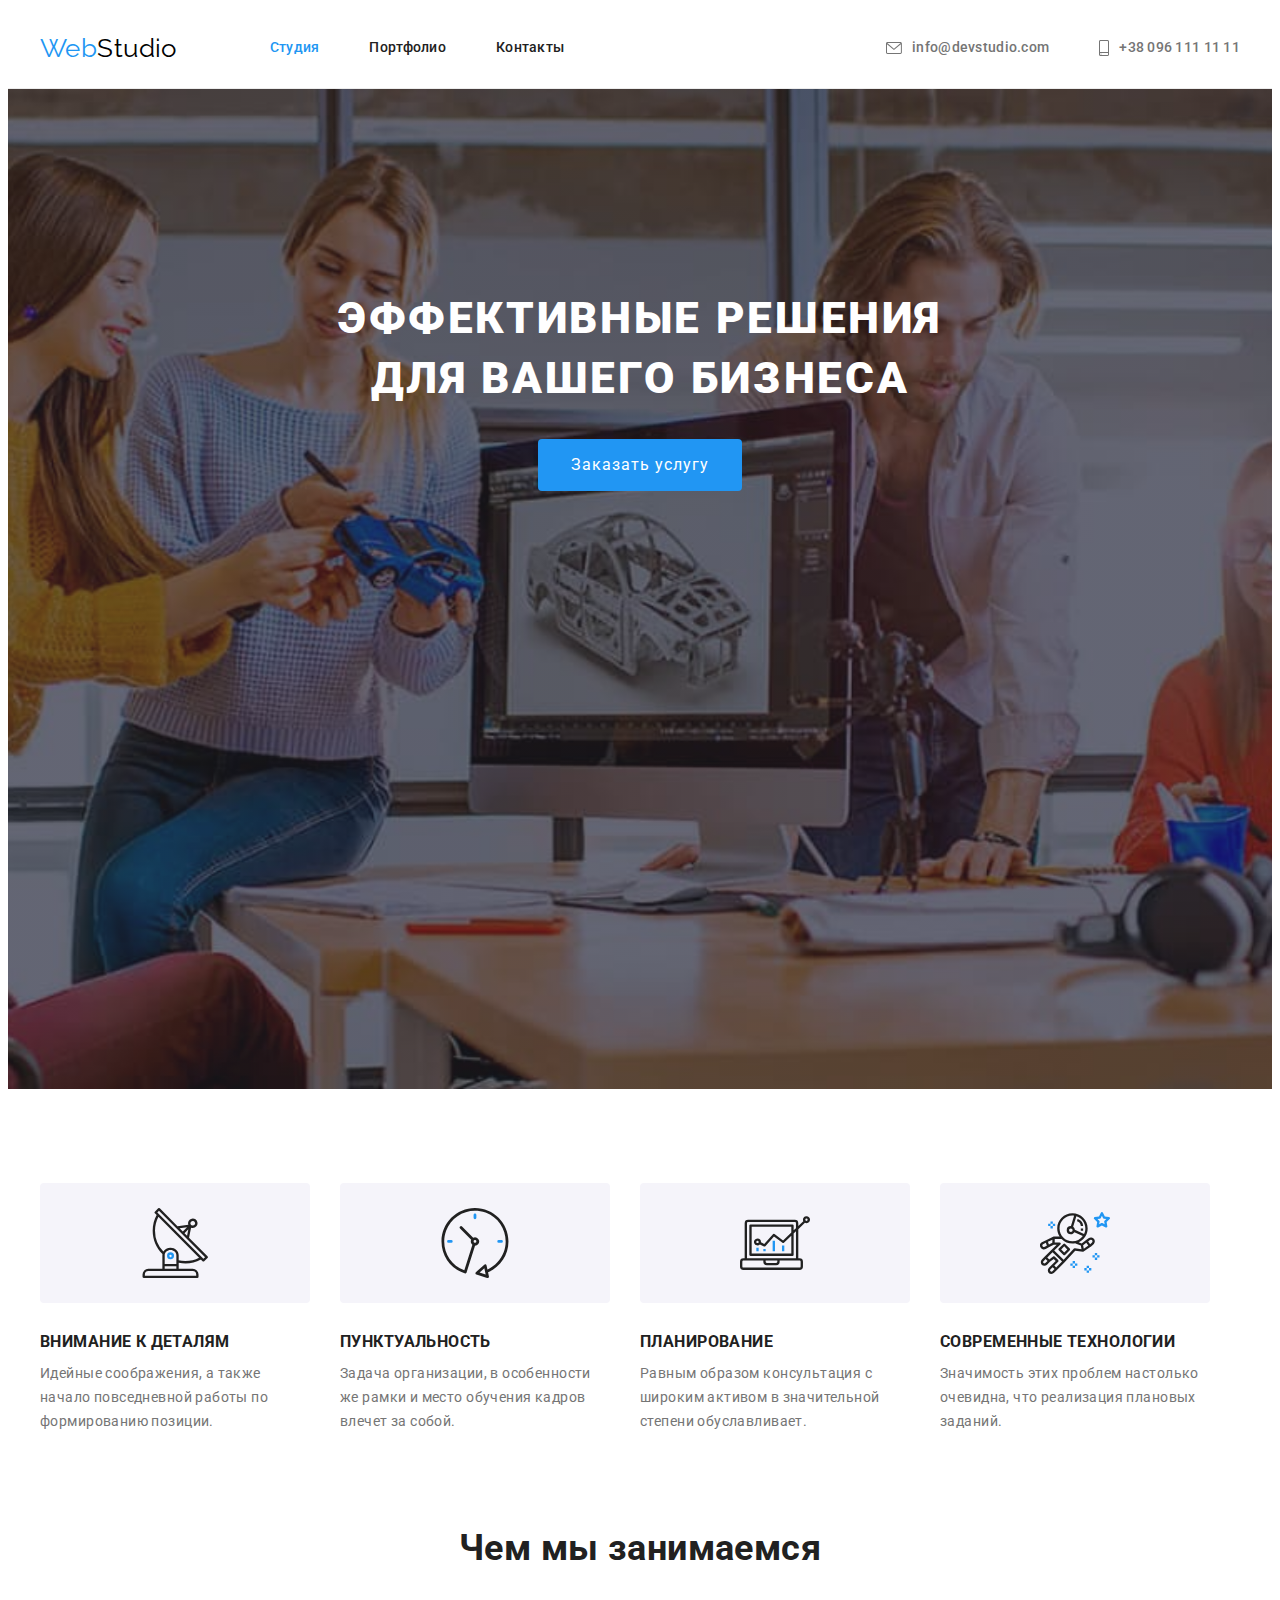
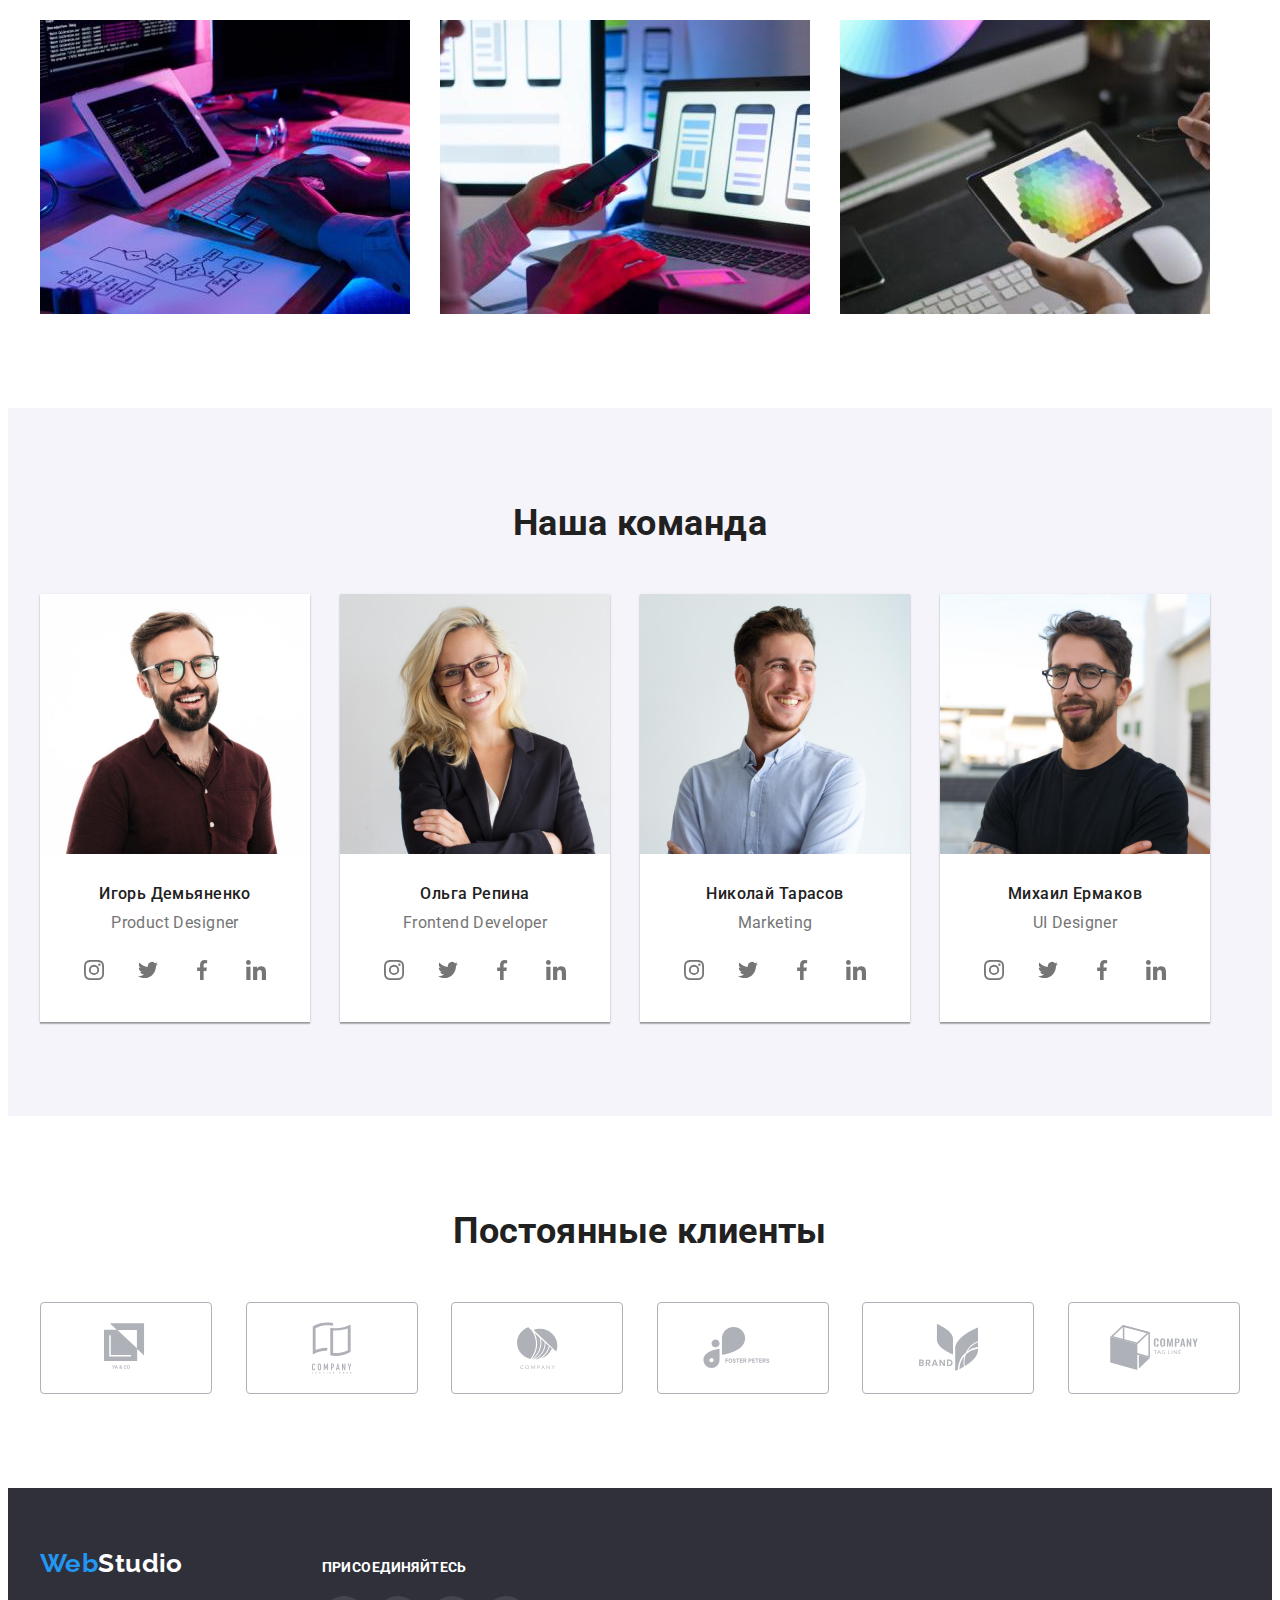
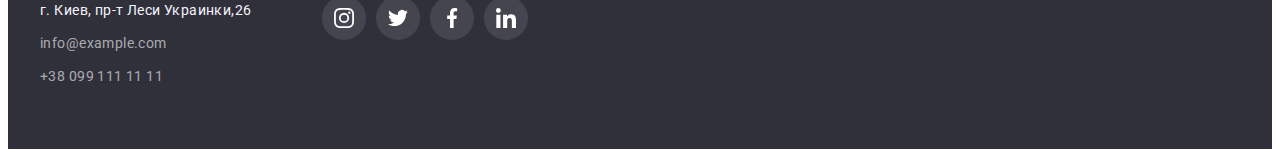
==== index.html @ 222caee5 "Copy dz4" ====
<!DOCTYPE html>
<html lang="ru">
<head>
    <meta charset="UTF-8">
    <meta name="viewport" content="width=device-width, initial-scale=1.0">
    <title>Студия</title>
    <link rel="preconnect" href="https://fonts.gstatic.com">
    <link href="https://fonts.googleapis.com/css2?family=Raleway:wght@700&family=Roboto:wght@400;500;700;900&display=swap"
        rel="stylesheet">
    <link rel="stylesheet" href="https://cdnjs.cloudflare.com/ajax/libs/modern-normalize/1.0.0/modern-normalize.css"
        integrity="sha512-Zx6MlUMKSVJoQ+83OwhdILe8cSEsCzfqThJd7J/VA2UrK6Ctj85p+xzqfyuNXE5B1k25uUdmJ2OzItbBy9GHAQ=="
        crossorigin="anonymous"/>
    <link rel="stylesheet" href="./css/styles.css"/>
</head>
<body>

    <!-- шапка сайта -->
    <header class="header">
        <div class="container">
            <nav class="main-nav">
                <a href="./index.html" class="logo">
                    <p class="logo-text"> <span class="accent">Web</span>Studio</p>
                </a>
            
                <ul class="site-nav list">
                    <li class="item"><a href="" class="link current">Студия</a></li>
                    <li class="item"><a href="./portfolio.html" class="link">Портфолио</a></li>
                    <li class="item"><a href="" class="link">Контакты</a></li>
                </ul>
           
                <ul class="contacts list">
                    <li class="item"><a href="mailto:info@devstudio.com" class="contacts-link">
                        <svg class="header-item" width="16px" height="12px">
                            <use href="./images/sprite.svg#envelop"></use>
                        </svg>
                        info@devstudio.com</a>
                    </li>
                    <li class="item"><a href="tel:+380961111111" class="contacts-link">
                        <svg class="header-item" width="10px" height="16px">
                            <use href="./images/sprite.svg#smartphone"></use>
                        </svg>
                        +38 096 111 11 11</a>
                    </li>
                </ul>
            </nav>
        </div>
    </header>

    <main>
        
        <!-- герой -->
            <section class="hero">
                <h1 class="hero-title">Эффективные решения<br> для вашего бизнеса</h1>
                <a href="" class="button cursor">Заказать услугу</a>
            </section>

        <!-- Особенности -->
            <section class="features section container" >
                <h2 class="visually-hidden">Особенности</h2>
                    <ul class="features-list list">
                        
                        <li class="item">
                            <div class="icon-group">
                                <svg width="70" height="70">
                                    <use href="./images/sprite.svg#group"></use>
                                </svg>
                            </div>
                            <h3 class="title">Внимание к деталям</h3>
                            <p class="desc">Идейные соображения, а также начало повседневной
                                работы по формированию позиции.</p>
                        </li>
                                                
                        <li class="item icon-clock">
                            <div class="icon-group">
                                <svg width="70" height="70">
                                    <use href="./images/sprite.svg#clock"></use>
                                </svg>
                            </div>
                            <h3 class="title">Пунктуальность</h3>
                            <p class="desc">Задача организации, в особенности же рамки и 
                            место обучения кадров влечет за собой.</p>
                        </li>

                        <li class="item icon-diagram">
                            <div class="icon-group">
                                <svg width="70" height="70">
                                    <use href="./images/sprite.svg#diagram"></use>
                                </svg>
                            </div>
                            <h3 class="title">Планирование</h3>
                            <p class="desc">Равным образом консультация с широким активом
                            в значительной степени обуславливает.</p>
                        </li>

                        <li class="item icon-astronaut">
                            <div class="icon-group">
                                <svg width="70" height="70">
                                    <use href="./images/sprite.svg#astronaut"></use>
                                </svg>
                            </div>
                            <h3 class="title">Современные технологии</h3>
                            <p class="desc">Значимость этих проблем настолько очевидна, 
                            что реализация плановых заданий.</p>
                        </li>
                    </ul>
            </section>

            <!-- чем мы занимаемся -->
            <section class="specialization section container" >
                <h2 class="section-title">Чем мы занимаемся</h2>
                    <ul class="specialization-list list">
                        <li class="item">
                            <img src="./images/laptop.jpg" 
                            alt="ноутбук"  
                            width="370"/>
                        </li>

                        <li class="item">
                            <img src="./images/smartphone.jpg" 
                            alt="смартфон" 
                            width="370"/>
                        </li>

                        <li class="item">
                            <img src="./images/tablet.jpg" 
                            alt="планшет" 
                            width="370"/>
                        </li>
                    </ul>
            </section>

            <!-- Наша команда -->
            <section class="team section">
               <div class="container">
                    <h2 class="section-title">Наша команда</h2>
                    <ul class="team-list list">
                        <li class="item">
                            <img class="photo" src="./images/team1.jpg" alt="фотография дизайнера" width="270"/>
                            <div class="content">
                                <h3 class="name">Игорь Демьяненко</h3>
                                <p class="position">Product Designer</p>
                                <ul class="icon-list list">
                                    <li class="icon-items"> 
                                        <a href="" class="icon-link">
                                            <div class="icons-group">
                                                <svg class="team-icons" width="20" height="20">
                                                    <use href="./images/sprite.svg#instagram"></use>
                                                </svg>
                                            </div>
                                        </a>
                                    </li>

                                    <li class="icon-items">
                                        <a href="" class="icon-link">
                                            <div class="icons-group">
                                                <svg class="team-icons" width="20" height="20">
                                                    <use href="./images/sprite.svg#twitter"></use>
                                                </svg>
                                            </div>
                                        </a>
                                    </li>

                                    <li class="icon-items">
                                        <a href="" class="icon-link">
                                            <div class="icons-group">
                                                <svg class="team-icons" width="20" height="20">
                                                    <use href="./images/sprite.svg#facebook"></use>
                                                </svg>
                                            </div>
                                        </a>
                                    </li>

                                    <li class="icon-items">
                                        <a href="" class="icon-link">
                                            <div class="icons-group">
                                                <svg class="team-icons" width="20" height="20">
                                                    <use href="./images/sprite.svg#linkedin"></use>
                                                </svg>
                                            </div>
                                        </a>
                                    </li>
                                </ul>
                            </div>
                        </li>
                        <li class="item">
                            <img class="photo" src="./images/team2.jpg" alt="фотография разработчика" width="270"/>
                            <div class="content">
                                <h3 class="name">Ольга Репина</h3>
                                <p class="position">Frontend Developer</p>
                                <ul class="icon-list list">
                                    <li class="icon-items">
                                        <a href="" class="icon-link">
                                            <div class="icons-group">
                                                <svg class="team-icons" width="20" height="20">
                                                    <use href="./images/sprite.svg#instagram"></use>
                                                </svg>
                                            </div>
                                        </a>
                                    </li>
                                
                                    <li class="icon-items">
                                        <a href="" class="icon-link">
                                            <div class="icons-group">
                                                <svg class="team-icons" width="20" height="20">
                                                    <use href="./images/sprite.svg#twitter"></use>
                                                </svg>
                                            </div>
                                        </a>
                                    </li>
                                
                                    <li class="icon-items">
                                        <a href="" class="icon-link">
                                            <div class="icons-group">
                                                <svg class="team-icons" width="20" height="20">
                                                    <use href="./images/sprite.svg#facebook"></use>
                                                </svg>
                                            </div>
                                        </a>
                                    </li>
                                
                                    <li class="icon-items">
                                        <a href="" class="icon-link">
                                            <div class="icons-group">
                                                <svg class="team-icons" width="20" height="20">
                                                    <use href="./images/sprite.svg#linkedin"></use>
                                                </svg>
                                            </div>
                                        </a>
                                    </li>
                                </ul>
                            </div>
                        </li>
                    
                        <li class="item">
                            <img class="photo" src="./images/team3.jpg" alt="фотография маркетолога" width="270"/>
                            <div class="content">
                                <h3 class="name">Николай Тарасов</h3>
                                <p class="position">Marketing</p>
                                <ul class="icon-list list">
                                    <li class="icon-items">
                                        <a href="" class="icon-link">
                                            <div class="icons-group">
                                                <svg class="team-icons" width="20" height="20">
                                                    <use href="./images/sprite.svg#instagram"></use>
                                                </svg>
                                            </div>
                                        </a>
                                    </li>
                                
                                    <li class="icon-items">
                                        <a href="" class="icon-link">
                                            <div class="icons-group">
                                                <svg class="team-icons" width="20" height="20">
                                                    <use href="./images/sprite.svg#twitter"></use>
                                                </svg>
                                            </div>
                                        </a>
                                    </li>
                                
                                    <li class="icon-items">
                                        <a href="" class="icon-link">
                                            <div class="icons-group">
                                                <svg class="team-icons" width="20" height="20">
                                                    <use href="./images/sprite.svg#facebook"></use>
                                                </svg>
                                            </div>
                                        </a>
                                    </li>
                                
                                    <li class="icon-items">
                                        <a href="" class="icon-link">
                                            <div class="icons-group">
                                                <svg class="team-icons" width="20" height="20">
                                                    <use href="./images/sprite.svg#linkedin"></use>
                                                </svg>
                                            </div>
                                        </a>
                                    </li>
                                </ul>
                            </div>
                        </li>
                    
                        <li class="item">
                            <img class="photo" src="./images/team4.jpg" alt="фотография дизанера интерфейсов" width="270" height="260" />
                            <div class="content">
                                <h3 class="name">Михаил Ермаков</h3>
                                <p class="position">UI Designer</p>
                                <ul class="icon-list list">
                                    <li class="icon-items">
                                        <a href="" class="icon-link">
                                            <div class="icons-group">
                                                <svg class="team-icons" width="20" height="20">
                                                    <use href="./images/sprite.svg#instagram"></use>
                                                </svg>
                                            </div>
                                        </a>
                                    </li>
                                
                                    <li class="icon-items">
                                        <a href="" class="icon-link">
                                            <div class="icons-group">
                                                <svg class="team-icons" width="20" height="20">
                                                    <use href="./images/sprite.svg#twitter"></use>
                                                </svg>
                                            </div>
                                        </a>
                                    </li>
                                
                                    <li class="icon-items">
                                        <a href="" class="icon-link">
                                            <div class="icons-group">
                                                <svg class="team-icons" width="20" height="20">
                                                    <use href="./images/sprite.svg#facebook"></use>
                                                </svg>
                                            </div>
                                        </a>
                                    </li>
                                
                                    <li class="icon-items">
                                        <a href="" class="icon-link">
                                            <div class="icons-group">
                                                <svg class="team-icons" width="20" height="20">
                                                    <use href="./images/sprite.svg#linkedin"></use>
                                                </svg>
                                            </div>
                                        </a>
                                    </li>
                                </ul>
                            </div>
                        </li>
                    </ul>
               </div>
            </section>

            <!-- Клиенты -->
            <section class="clients section">
                <h2 class="section-title">Постоянные клиенты</h2>
                <div class="container">
                    <ul class="clients-list list">
                        <li class="item">
                            <a href="" class="client-link">
                                <div class="clients-group">
                                    <svg class="client-icon" width="44.27" height="49.23">
                                        <use href="./images/sprite.svg#logo1"></use>
                                    </svg> 
                                </div>
                            </a>
                        </li>

                        <li class="item">
                            <a href="" class="client-link">
                                <div class="clients-group">
                                    <svg class="client-icon" width="40" height="52">
                                        <use href="./images/sprite.svg#logo2"></use>
                                    </svg>
                                </div>
                            </a>
                        </li>

                        <li class="item">
                            <a href="" class="client-link">
                                <div class="clients-group">
                                    <svg class="client-icon" width="41" height="42.6">
                                        <use href="./images/sprite.svg#logo3"></use>
                                    </svg>
                                </div>
                            </a>
                        </li>

                        <li class="item">
                            <a href="" class="client-link">
                                <div class="clients-group">
                                    <svg class="client-icon" width="79.66" height="42.02">
                                        <use href="./images/sprite.svg#logo4"></use>
                                    </svg>
                                </div>
                            </a>
                        </li>

                        <li class="item">
                            <a href="" class="client-link">
                                <div class="clients-group">
                                    <svg class="client-icon" width="59" height="47">
                                        <use href="./images/sprite.svg#logo5"></use>
                                    </svg>
                                </div>
                            </a>
                        </li>

                        <li class="item">
                            <a href="" class="client-link">
                                <div class="clients-group">
                                    <svg class="client-icon" width="88.48" height="45.44">
                                        <use href="./images/sprite.svg#logo6"></use>
                                    </svg>
                                </div>
                            </a>
                        </li>
                    </ul>
                </div>
            </section>
    </main>
    

<!-- подвал страницы -->
    <footer class="footer">
        <div class="container">
            <div class="footer-section">
                <a href="index.html" class="footer-logo">
                    <p> <span class="accent">Web</span>Studio</p>
                </a>
                    <address class="adress">
                        <!-- <p>г. Киев, пр-т Леси Украинки,26</p> -->
                        <ul class="adress-list list">
                            <li class="item"><a href="" class="footer-link">г. Киев, пр-т Леси Украинки,26</a></li>
                            <li class="item"><a href="mailto:info@example.com" class="footer-link mail">info@example.com</a></li>
                            <li class="item"><a href="tel:+380991111111" class="footer-link tel">+38 099 111 11 11</a></li>
                        </ul>
                    </address>
            </div>
            

            <div class="footer-wrapper">
                <p class="invite">присоединяйтесь</p>
                <ul class="icon-list list">
                    <li class="icon-items">
                        <a href="" class="icon-link">
                            <div class="icons-group">
                                <svg class="footer-icons" width="20" height="20">
                                    <use href="./images/sprite.svg#instagram"></use>
                                </svg>
                            </div>
                        </a>
                    </li>
                
                    <li class="icon-items">
                        <a href="" class="icon-link">
                            <div class="icons-group">
                                <svg class="footer-icons" width="20" height="20">
                                    <use href="./images/sprite.svg#twitter"></use>
                                </svg>
                            </div>
                        </a>
                    </li>
                
                    <li class="icon-items">
                        <a href="" class="icon-link">
                            <div class="icons-group">
                                <svg class="footer-icons" width="20" height="20">
                                    <use href="./images/sprite.svg#facebook"></use>
                                </svg>
                            </div>
                        </a>
                    </li>
                
                    <li class="icon-items">
                        <a href="" class="icon-link">
                            <div class="icons-group">
                                <svg class="footer-icons" width="20" height="20">
                                    <use href="./images/sprite.svg#linkedin"></use>
                                </svg>
                            </div>
                        </a>
                    </li>
                </ul>
            </div>
        </div>
    </footer>

</body>
</html>
---- css/styles.css ----
/* основной цвет текста  #212121 */
/* вторичный цвет текста #757575 */
/* белый #FFFFFF */
/* синий цвет лого и акцент #2196F3 */
/* вторичный цвет фона #F5F4FA */
/* фон футера #2F303A */

/* outline: 2px solid tomato; */

:root {
  --primary-text-color: #212121;
  --secondary-text-color: #757575;
  --accent-color: #2196f3;
  --primary-background-color: #ffffff;
  --secondary-background-color: #f5f4fa;
  --header-footer-background-color: #2f303a;
}

body {
  background-color: var(--primary-background-color);
  color: var(--primary-text-color);

  font-family: Roboto, sans-serif;
  letter-spacing: 0.03em;
  font-size: 14px;
  line-height: 1.71;
}

a {
  text-decoration: none;
}

.list {
  list-style: none;
}

.container {
  margin-left: auto;
  margin-right: auto;
  width: 1200px;
  padding-left: 15px;
  padding-right: 15px;
}

/* сброс стилей */

h1,
h2,
h3,
ul,
p {
  margin-top: 0;
  margin-bottom: 0;
}

img {
  display: block;
}

.section {
  padding-top: 94px;
  padding-bottom: 94px;
}

.visually-hidden {
  position: absolute;
  clip: rect(0 0 0 0);
  width: 1px;
  height: 1px;
  margin: -1px;
}

/* header */

.header {
  border-bottom: 1px solid #ececec;
}

/* nav */

.main-nav {
  display: flex;
  align-items: center;
}

.site-nav {
  display: flex;
  padding-left: 0px;
}

.site-nav .item:not(:last-child) {
  margin-right: 50px;
}

.site-nav .link {
  display: block;
  padding-top: 32px;
  padding-bottom: 32px;

  color: var(--primary-text-color);

  font-weight: 500;
  line-height: 1.14;
  letter-spacing: 0.02em;
}

.contacts {
  margin-left: auto;
  padding-left: 0px;
  display: flex;
  align-items: center;
}

.contacts .item:not(:last-child) {
  margin-right: 50px;
}

.contacts-link {
  display: flex;
  align-items: center;
  padding-top: 32px;
  padding-bottom: 32px;

  color: var(--secondary-text-color);

  font-weight: 500;
  line-height: 1.14;
  letter-spacing: 0.02em;
}

.header-item {
  margin-right: 10px;
  align-items: center;
  fill: currentColor;
}

.contacts-link:hover,
.contacts-link:focus {
  color: var(--accent-color);
}

/* logo */

.logo {
  margin-right: 93px;

  color: #000000;

  font-family: Raleway;
  font-size: 26px;
  line-height: 1.19;
}

.logo .accent {
  color: var(--accent-color);
}

/* hero */

.hero {
  max-width: 1600px;
  height: 600px;
  margin-left: auto;
  margin-right: auto;

  background-image: linear-gradient(
      rgba(47, 48, 58, 0.4),
      rgba(47, 48, 58, 0.4)
    ),
    url("../images/backgroundimg.jpg");
  background-repeat: no-repeat;
  background-position: 50% 50%;
  background-size: cover;

  text-align: center;

  background-color: var(--header-footer-background-color);

  padding-top: 200px;
  padding-bottom: 200px;
}

.hero-title {
  padding-left: 252px;
  padding-right: 252px;
  margin: 0 auto;
  margin-bottom: 30px;

  color: var(--primary-background-color);

  font-weight: 900;
  font-size: 44px;
  line-height: 1.36;
  letter-spacing: 0.06em;
  text-transform: uppercase;
}

/* features */

.features-list {
  display: flex;
  padding-left: 0px;
}

.features-list .item {
  width: 270px;
}

.features-list .item:not(:last-child) {
  margin-right: 30px;
}

.section-title {
  margin-bottom: 50px;

  font-weight: 700;
  font-size: 36px;
  line-height: 1.17;
  text-align: center;
}

.features .title {
  margin-bottom: 10px;

  font-weight: 700;
  line-height: 1.14;
  text-transform: uppercase;
}

.features .desc {
  color: var(--secondary-text-color);
}

.section .desc {
  color: var(--secondary-text-color);
}

.icon-group {
  height: 120px;
  background-color: var(--secondary-background-color);

  margin-bottom: 30px;
  display: flex;
  justify-content: center;
  align-items: center;
  border-radius: 4px;
}

.specialization {
  padding-top: 0;
}

.specialization-list {
  display: flex;
  padding-left: 0px;
}

.specialization-list .item:not(:last-child) {
  margin-right: 30px;
}

/* team */

.team {
  background-color: var(--secondary-background-color);
}

.team-list {
  display: flex;
  padding-left: 0px;
}

.team-list .item {
  box-shadow: 0px 1px 3px rgba(0, 0, 0, 0.12), 0px 1px 1px rgba(0, 0, 0, 0.14),
    0px 2px 1px rgba(0, 0, 0, 0.2);

  background-color: var(--primary-background-color);
}

.team-list .item:not(:last-child) {
  margin-right: 30px;
}

.team .photo {
  margin-bottom: 30px;
}

.team .name {
  margin-bottom: 10px;

  font-weight: 500;
  font-size: 16px;
  line-height: 1.19;
}

.team .position {
  color: var(--secondary-text-color);

  font-size: 16px;
  line-height: 1.19;

  margin-bottom: 16px;
}

.team-list .content {
  text-align: center;
}

.icon-list {
  display: flex;
  margin-left: auto;
  margin-right: auto;
  padding-left: 0px;
}

.icon-items:not(:last-child) {
  margin-right: 10px;
}

.icon-link .icons-group {
  display: flex;
  width: 44px;
  height: 44px;
  justify-content: center;
  align-items: center;
  border-radius: 50%;
}

.team .icon-list {
  justify-content: center;
  padding-bottom: 30px;
}

.team-icons {
  fill: var(--secondary-text-color);
}

.icon-link:focus .icons-group,
.icon-link:hover .icons-group,
icon-link:focus .team-icons,
.icon-link:hover .team-icons {
  fill: var(--primary-background-color);
  background-color: var(--accent-color);
}

/* Фокус */

.link:hover,
.link:focus {
  color: var(--accent-color);
}

.site-nav .link.current {
  color: var(--accent-color);
}

/* button */

.button {
  display: inline-block;
  border-radius: 4px;
  /* box-shadow: 0px 4px 4px rgba(0, 0, 0, 0.15); */
  padding: 10px 32px;
  border: 1px solid transparent;

  color: var(--primary-background-color);
  background-color: var(--accent-color);

  font-family: inherit;
  font-size: 16px;
  line-height: 1.87;
  align-items: center;
  text-align: center;
  letter-spacing: 0.06em;

  cursor: pointer;
}

/* клиенты */

.clients-list {
  display: flex;
  justify-content: space-between;
  padding-left: 0px;
}

.client-link {
  color: #afb1b8;
}

.clients-group {
  width: 170px;
  height: 90px;
  display: flex;
  /* margin-right: 30px; */
  justify-content: center;
  align-items: center;
  border: 1px solid #afb1b8;
  border-radius: 4px;
}

.client-link:hover,
.client-link:focus {
  color: var(--accent-color);
}

.client-icon {
  fill: currentColor;
}

.client-link:hover .clients-group {
  border: 1px solid var(--accent-color);
}

/* Портфолио */

.filter-list {
  display: flex;
  padding-bottom: 50px;
  justify-content: center;
  padding-left: 0px;
}

.filter-list .item {
  margin-right: 8px;
}

.button-secondary {
  border-radius: 4px;
  padding: 6px 22px;
  border: 1px solid transparent;

  background-color: var(--secondary-background-color);

  font-family: inherit;
  font-weight: 500;
  font-size: 16px;
  line-height: 1.62;

  cursor: pointer;
}

.button-secondary:hover,
.button-secondary:focus {
  color: var(--primary-background-color);
  background-color: var(--accent-color);
  box-shadow: 0px 3px 1px rgba(0, 0, 0, 0.1), 0px 1px 2px rgba(0, 0, 0, 0.08),
    0px 2px 2px rgba(0, 0, 0, 0.12);
  border-radius: 4px;
}

.projects-list {
  display: flex;
  flex-wrap: wrap;
  padding-left: 0px;
}

.projects-list .item {
  width: 370px;
  /* width: calc((100% - 90px) / 3); */
  margin-right: 30px;
  margin-bottom: 30px;
}

.projects-list .item:hover,
.projects-list .item:focus {
  box-shadow: 0px 1px 1px rgba(0, 0, 0, 0.12), 0px 4px 4px rgba(0, 0, 0, 0.06),
    1px 4px 6px rgba(0, 0, 0, 0.16);
}

.projects-list .item:nth-child(3n) {
  margin-right: 0;
}

.projects-list .item:nth-last-child(-n + 3) {
  margin-bottom: 0;
}

.projects-list .nav {
  color: var(--secondary-text-color);

  font-size: 16px;
  line-height: 1.87;
}

.projects-list .title {
  color: var(--primary-text-color);

  font-weight: bold;
  font-size: 18px;
  line-height: 2;
  letter-spacing: 0.06em;
}

.card-content {
  padding-top: 20px;
  padding-bottom: 20px;
  padding-left: 23px;
  padding-right: 23px;

  border-bottom: 1px solid #eeeeee;
  border-left: 1px solid #eeeeee;
  border-right: 1px solid #eeeeee;
}

/* footer */

.footer {
  background-color: var(--header-footer-background-color);
}

.footer .container {
  display: flex;
}

.footer-section {
  padding-top: 60px;
  padding-bottom: 60px;
}

.footer-section {
  margin-right: 70px;
}

.footer .adress {
  color: var(--primary-background-color);
}

.footer-link {
  font-style: normal;
  font-size: 14px;
  line-height: 1.71em;
  color: var(--secondary-background-color);
}

.adress-list .mail,
.adress-list .tel {
  color: rgba(255, 255, 255, 0.6);
}

.footer-logo {
  display: inline-block;
  margin-bottom: 20px;

  color: var(--primary-background-color);

  font-family: Raleway;
  font-weight: 700;
  font-size: 26px;
  line-height: 1.19;
}

.footer-logo .accent {
  color: var(--accent-color);
}

.adress-list {
  padding-left: 0px;
}

.adress-list .item:not(:last-child) {
  margin-bottom: 9px;
}

.invite {
  color: var(--primary-background-color);
  font-weight: 700;
  font-size: 14px;
  line-height: 1.14;
  text-transform: uppercase;
  margin-bottom: 20px;
}

.footer .icons-group {
  background-color: rgba(255, 255, 255, 0.1);
}
.footer-icons {
  fill: var(--primary-background-color);
}

.footer-wrapper {
  padding-top: 72px;
}
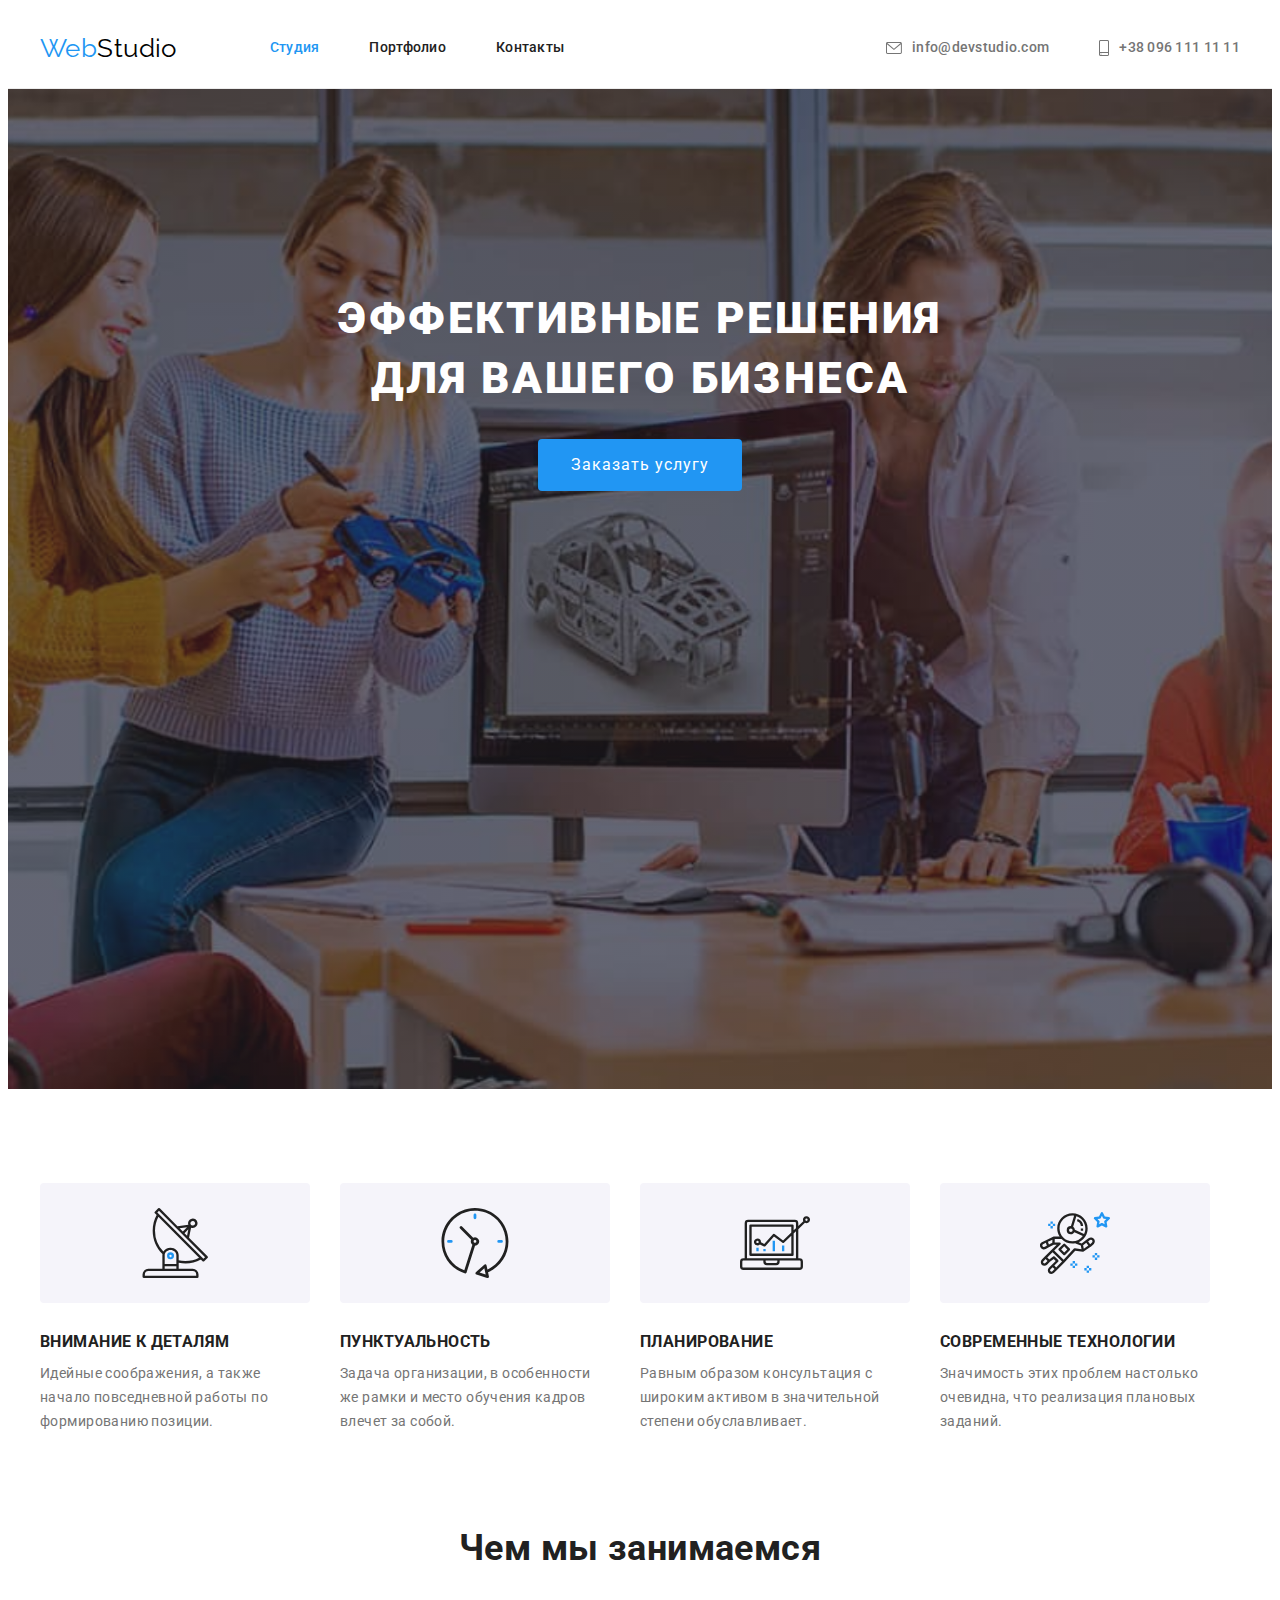
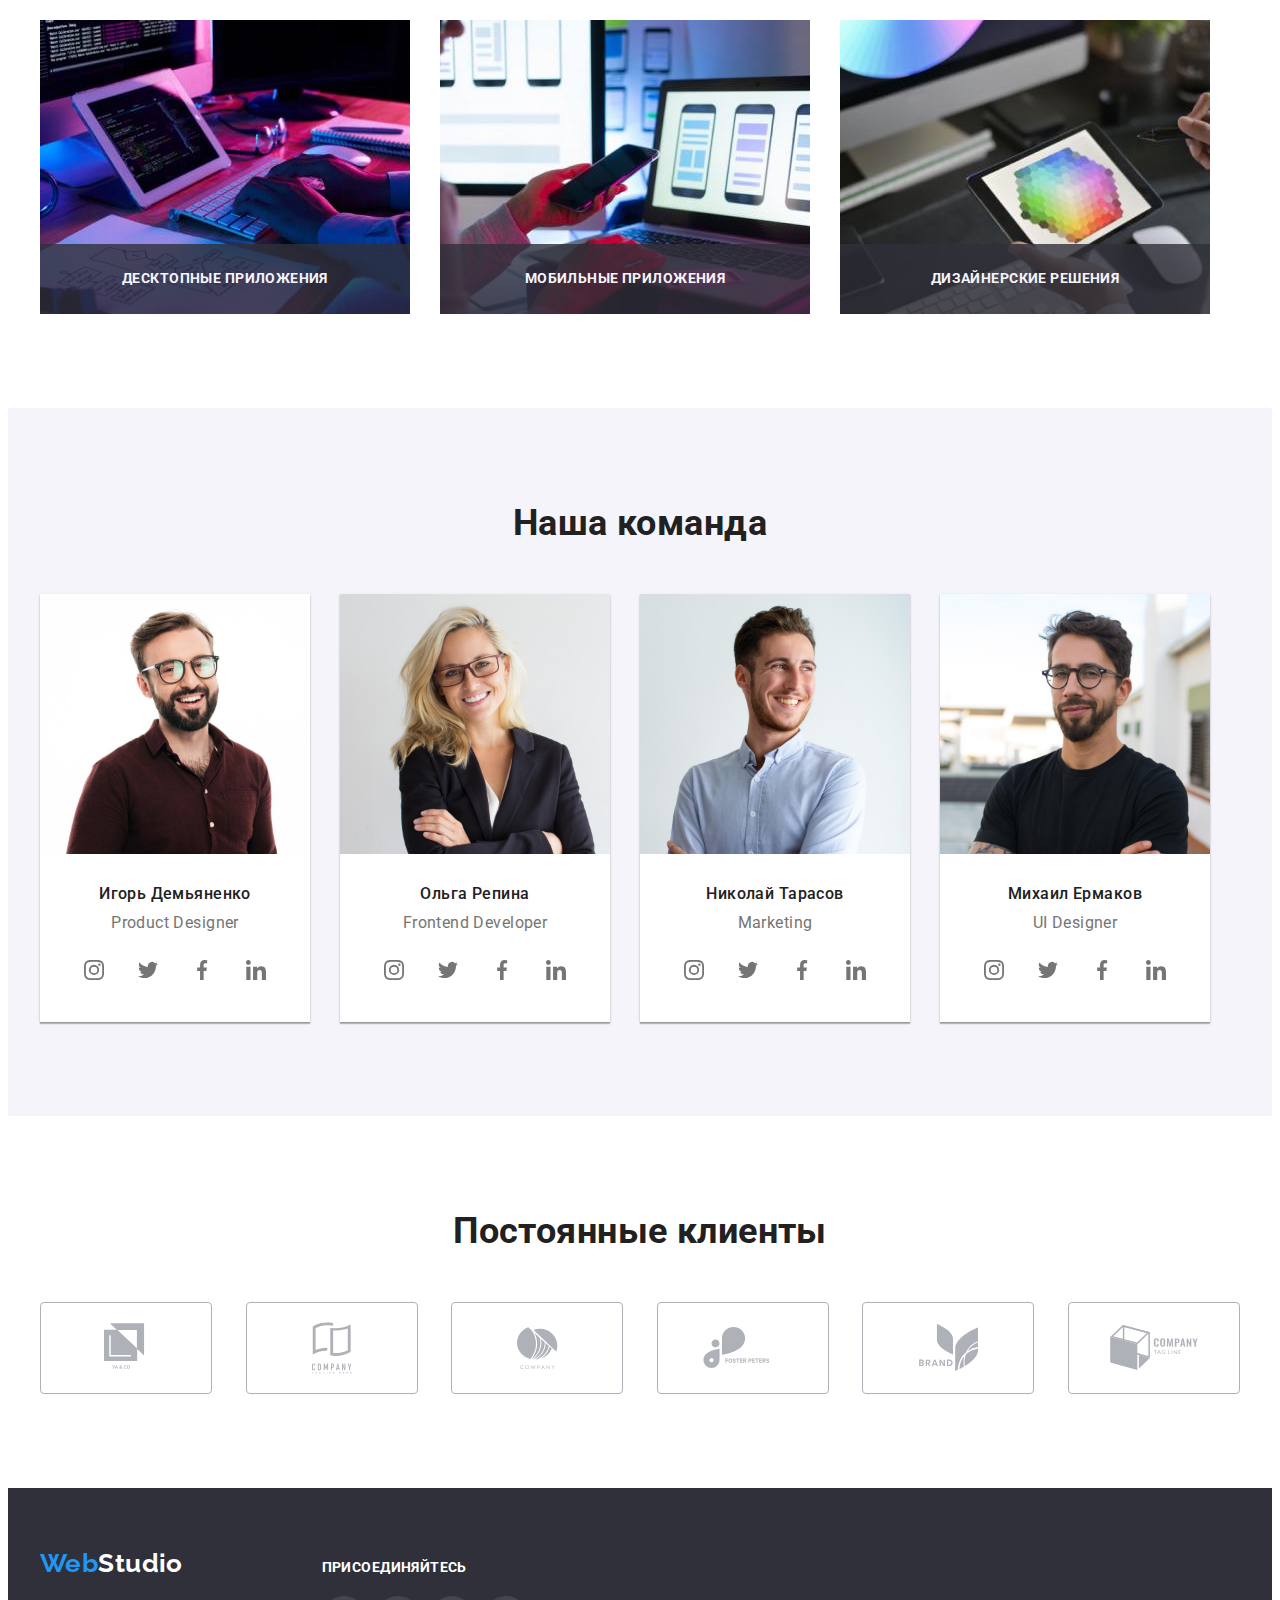
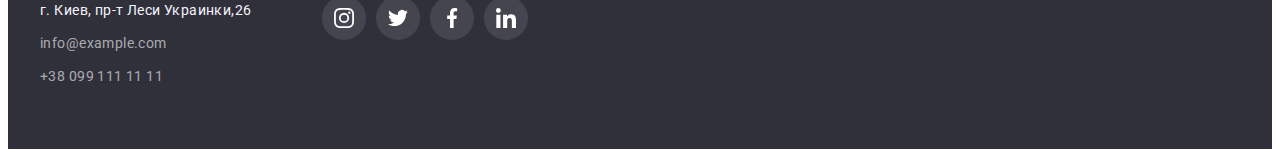
==== commit 2fe8cc4f: "сделана позиционирование секция чем занимаемся" ====
--- a/index.html
+++ b/index.html
@@ -113,18 +113,27 @@
                             <img src="./images/laptop.jpg" 
                             alt="ноутбук"  
                             width="370"/>
+                            <div class="specialization-name">
+                                <p>Десктопные приложения</p>
+                            </div>
                         </li>
 
                         <li class="item">
                             <img src="./images/smartphone.jpg" 
                             alt="смартфон" 
                             width="370"/>
+                            <div class="specialization-name">
+                                <p>Мобильные приложения</p>
+                            </div>
                         </li>
 
                         <li class="item">
                             <img src="./images/tablet.jpg" 
                             alt="планшет" 
                             width="370"/>
+                            <div class="specialization-name">
+                                <p>Дизайнерские решения</p>
+                            </div>
                         </li>
                     </ul>
             </section>
--- a/css/styles.css
+++ b/css/styles.css
@@ -246,6 +246,34 @@
   border-radius: 4px;
 }
 
+/* specialization */
+
+.specialization-list .item {
+  position: relative;
+}
+
+.specialization-name {
+  display: flex;
+
+  position: absolute;
+
+  bottom: 0;
+  right: 0;
+  left: 0;
+
+  padding-top: 27px;
+  padding-bottom: 27px;
+
+  background: rgba(47, 48, 58, 0.8);
+  color: var(--secondary-background-color);
+
+  font-weight: 700;
+  font-size: 14px;
+  line-height: 1.14;
+  justify-content: center;
+  text-transform: uppercase;
+}
+
 .specialization {
   padding-top: 0;
 }
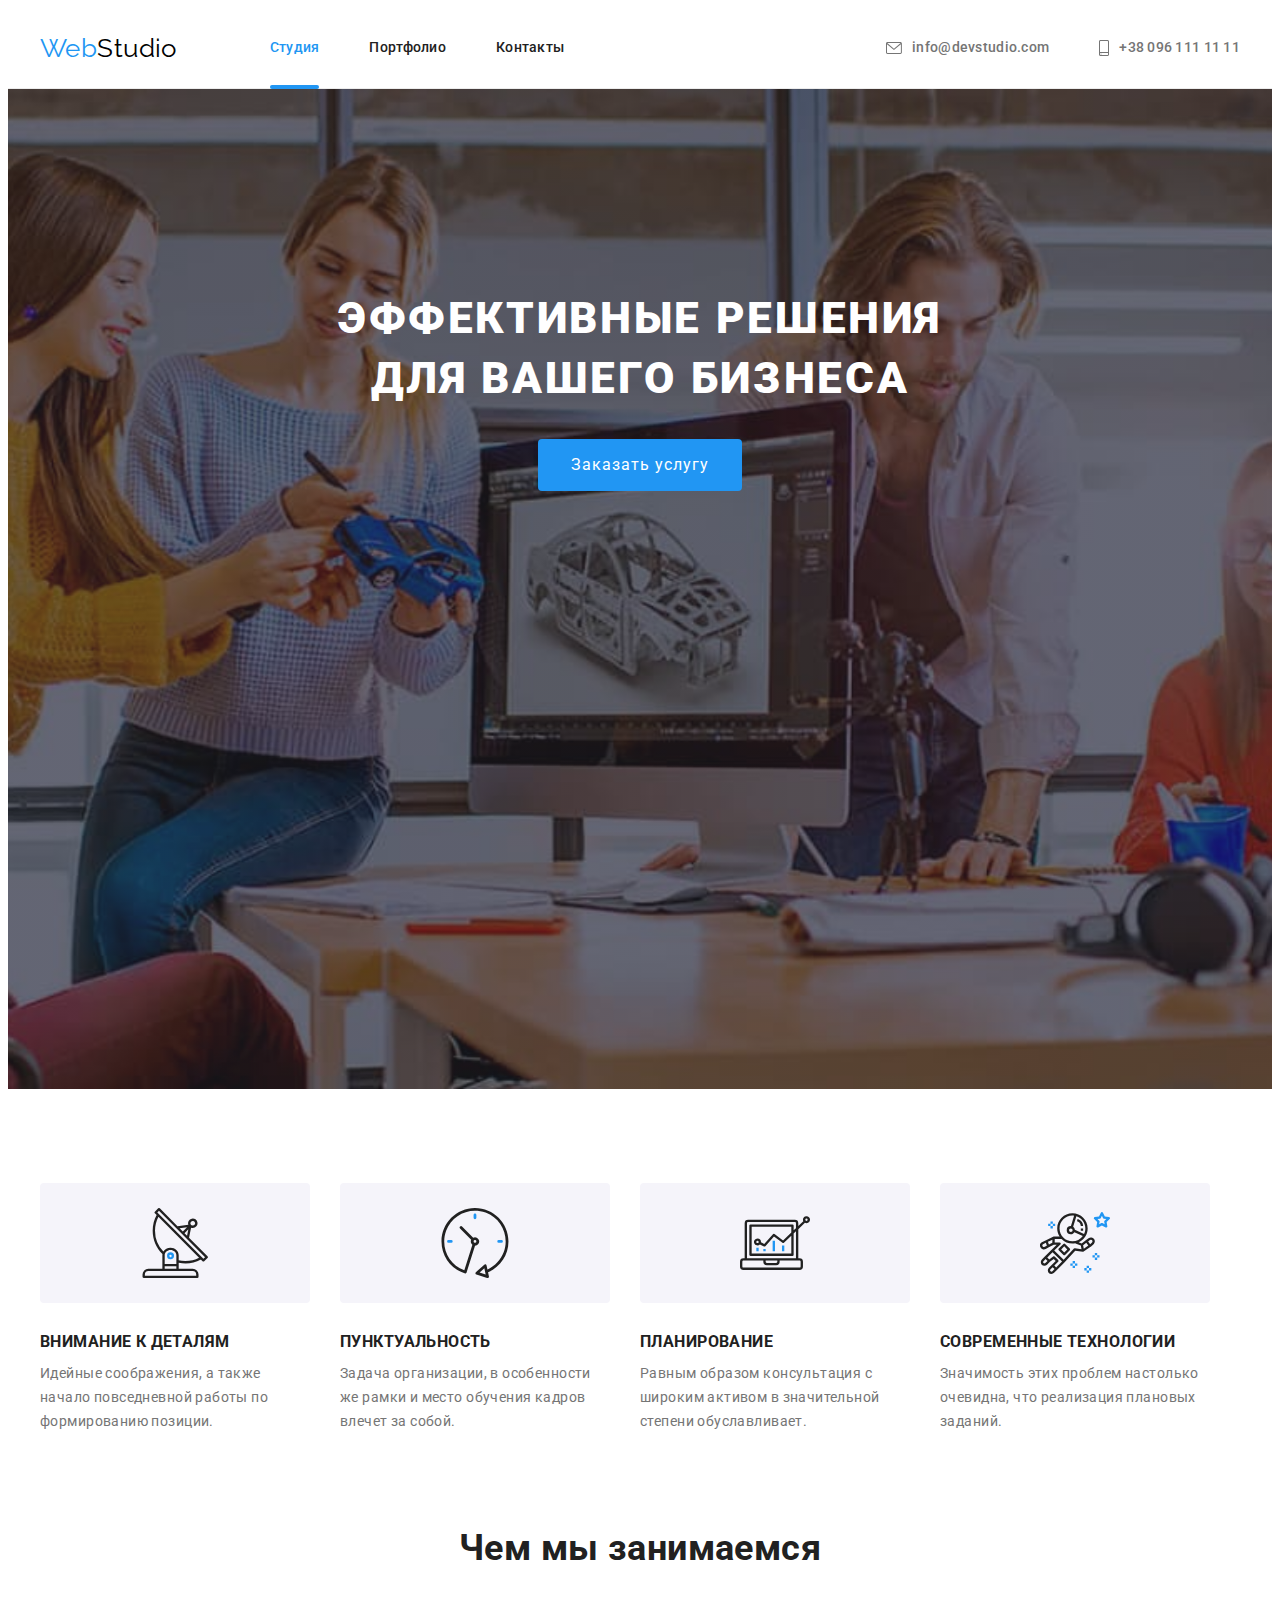
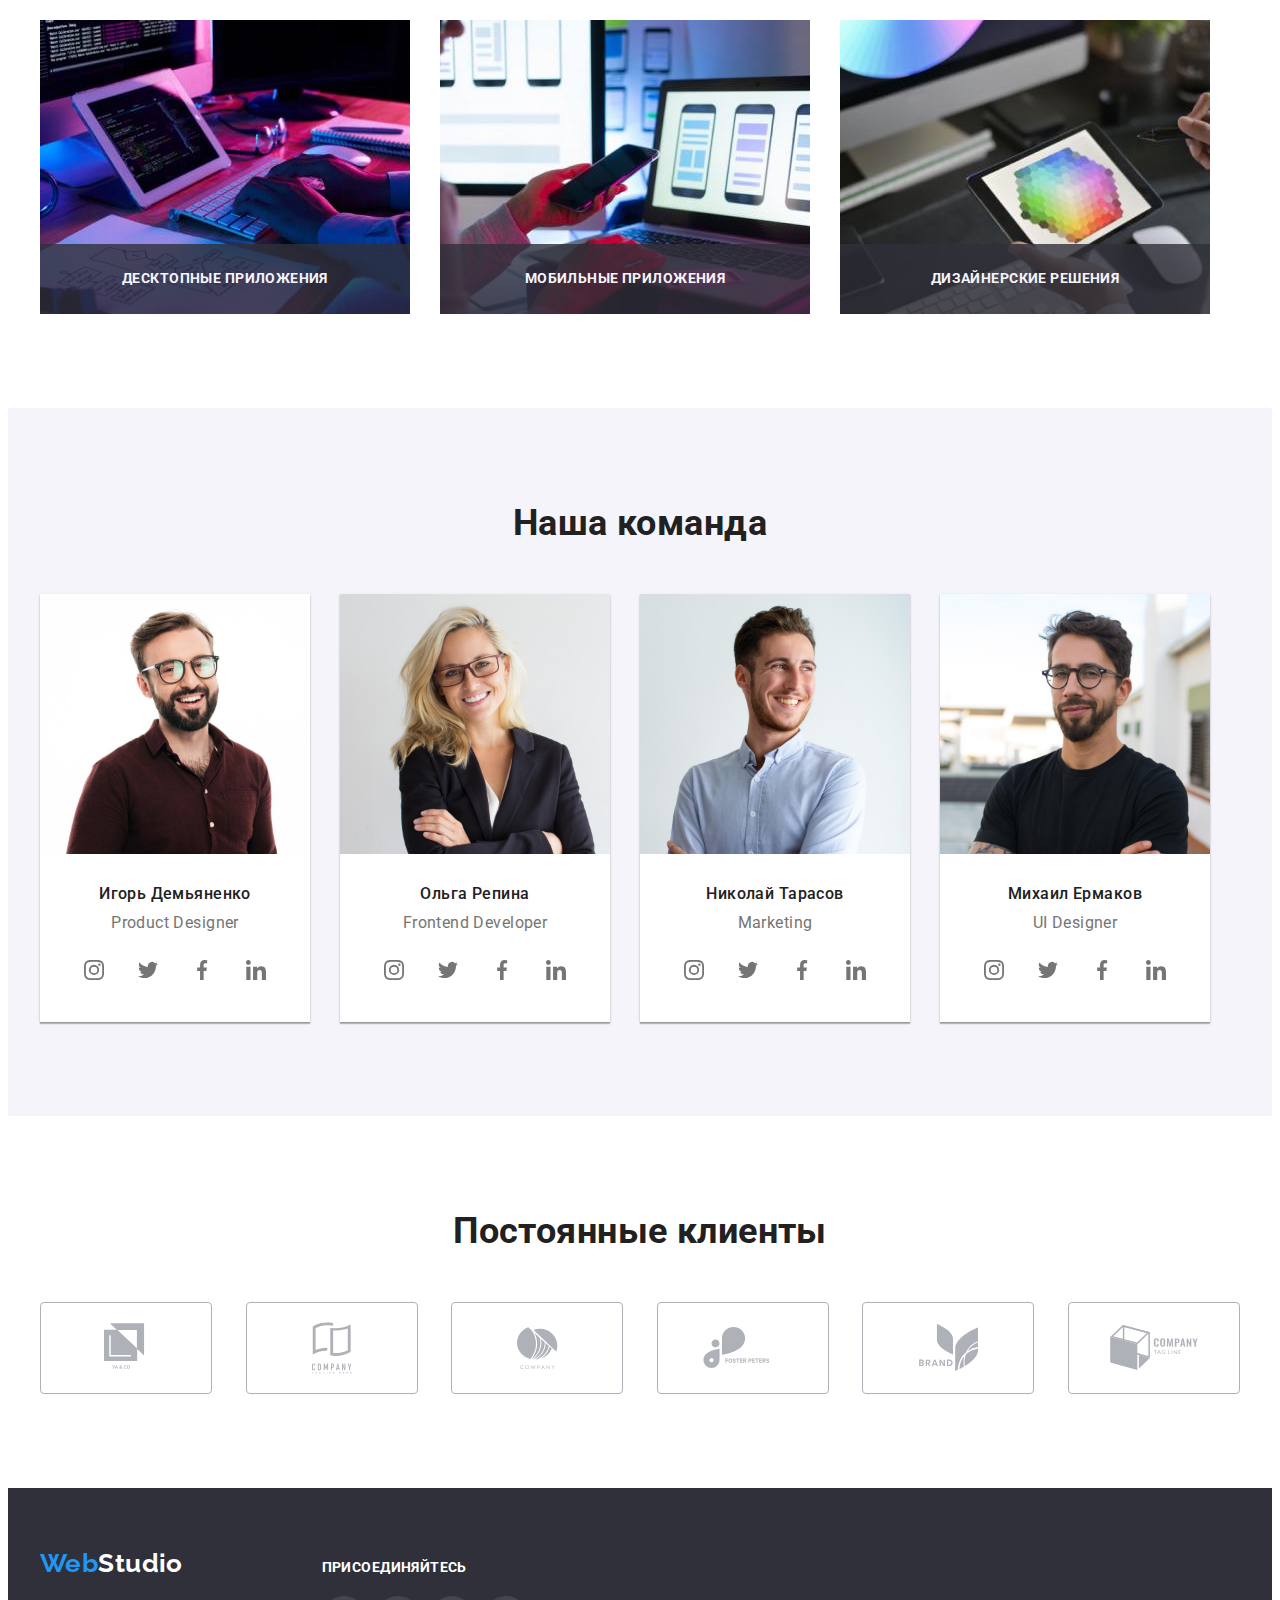
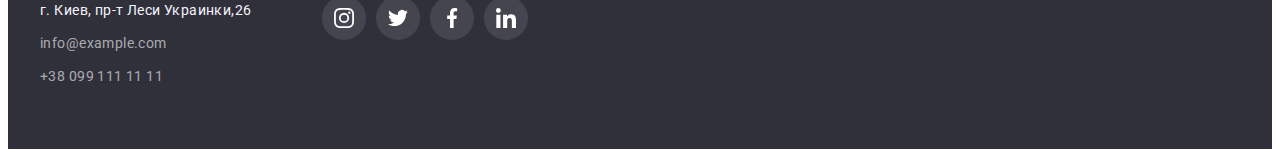
==== commit b7e6e2b8: "оформлена кнопка модалки" ====
--- a/index.html
+++ b/index.html
@@ -51,7 +51,7 @@
         <!-- герой -->
             <section class="hero">
                 <h1 class="hero-title">Эффективные решения<br> для вашего бизнеса</h1>
-                <a href="" class="button cursor">Заказать услугу</a>
+                <button type="button" class="button cursor" data-modal-open>Заказать услугу</button>
             </section>
 
         <!-- Особенности -->
@@ -410,7 +410,6 @@
             </section>
     </main>
     
-
 <!-- подвал страницы -->
     <footer class="footer">
         <div class="container">
@@ -476,5 +475,18 @@
         </div>
     </footer>
 
+    <!-- backdrop -->
+
+    <div class="backdrop is-hidden" data-modal>
+        <div class="modal">
+           <button class="button-modal" data-modal-close>
+                <svg class="button-modal-icon" width="18" height="18">
+                    <use href="./images/sprite.svg#modal-btn"></use>
+                </svg>
+           </button>
+        </div>
+    </div>
+
+    <script src="./js/modal.js"></script>
 </body>
 </html>--- a/css/styles.css
+++ b/css/styles.css
@@ -14,6 +14,7 @@
   --primary-background-color: #ffffff;
   --secondary-background-color: #f5f4fa;
   --header-footer-background-color: #2f303a;
+  --timing-function: cubic-bezier(0.4, 0, 0.2, 1);
 }
 
 body {
@@ -78,6 +79,37 @@
 
 /* nav */
 
+.item .link {
+  position: relative;
+}
+
+.item .link.current::after {
+  content: "";
+
+  position: absolute;
+
+  left: 0;
+  bottom: 0;
+
+  display: block;
+  width: 100%;
+  height: 4px;
+  background: var(--accent-color);
+  border-radius: 2px;
+
+  opacity: 0;
+
+  transition-property: background-color;
+  transition-duration: 250ms;
+  transition-timing-function: var(--timing-function);
+
+  bottom: -1px;
+}
+
+.item .link.current::after {
+  opacity: 1;
+}
+
 .main-nav {
   display: flex;
   align-items: center;
@@ -126,6 +158,10 @@
   font-weight: 500;
   line-height: 1.14;
   letter-spacing: 0.02em;
+
+  transition-property: color;
+  transition-duration: 250ms;
+  transition-timing-function: var(--timing-function);
 }
 
 .header-item {
@@ -136,6 +172,23 @@
 
 .contacts-link:hover,
 .contacts-link:focus {
+  color: var(--accent-color);
+}
+
+/* Фокус */
+
+.link {
+  transition-property: color;
+  transition-duration: 250ms;
+  transition-timing-function: var(--timing-function);
+}
+
+.link:hover,
+.link:focus {
+  color: var(--accent-color);
+}
+
+.site-nav .link.current {
   color: var(--accent-color);
 }
 
@@ -195,193 +248,6 @@
   text-transform: uppercase;
 }
 
-/* features */
-
-.features-list {
-  display: flex;
-  padding-left: 0px;
-}
-
-.features-list .item {
-  width: 270px;
-}
-
-.features-list .item:not(:last-child) {
-  margin-right: 30px;
-}
-
-.section-title {
-  margin-bottom: 50px;
-
-  font-weight: 700;
-  font-size: 36px;
-  line-height: 1.17;
-  text-align: center;
-}
-
-.features .title {
-  margin-bottom: 10px;
-
-  font-weight: 700;
-  line-height: 1.14;
-  text-transform: uppercase;
-}
-
-.features .desc {
-  color: var(--secondary-text-color);
-}
-
-.section .desc {
-  color: var(--secondary-text-color);
-}
-
-.icon-group {
-  height: 120px;
-  background-color: var(--secondary-background-color);
-
-  margin-bottom: 30px;
-  display: flex;
-  justify-content: center;
-  align-items: center;
-  border-radius: 4px;
-}
-
-/* specialization */
-
-.specialization-list .item {
-  position: relative;
-}
-
-.specialization-name {
-  display: flex;
-
-  position: absolute;
-
-  bottom: 0;
-  right: 0;
-  left: 0;
-
-  padding-top: 27px;
-  padding-bottom: 27px;
-
-  background: rgba(47, 48, 58, 0.8);
-  color: var(--secondary-background-color);
-
-  font-weight: 700;
-  font-size: 14px;
-  line-height: 1.14;
-  justify-content: center;
-  text-transform: uppercase;
-}
-
-.specialization {
-  padding-top: 0;
-}
-
-.specialization-list {
-  display: flex;
-  padding-left: 0px;
-}
-
-.specialization-list .item:not(:last-child) {
-  margin-right: 30px;
-}
-
-/* team */
-
-.team {
-  background-color: var(--secondary-background-color);
-}
-
-.team-list {
-  display: flex;
-  padding-left: 0px;
-}
-
-.team-list .item {
-  box-shadow: 0px 1px 3px rgba(0, 0, 0, 0.12), 0px 1px 1px rgba(0, 0, 0, 0.14),
-    0px 2px 1px rgba(0, 0, 0, 0.2);
-
-  background-color: var(--primary-background-color);
-}
-
-.team-list .item:not(:last-child) {
-  margin-right: 30px;
-}
-
-.team .photo {
-  margin-bottom: 30px;
-}
-
-.team .name {
-  margin-bottom: 10px;
-
-  font-weight: 500;
-  font-size: 16px;
-  line-height: 1.19;
-}
-
-.team .position {
-  color: var(--secondary-text-color);
-
-  font-size: 16px;
-  line-height: 1.19;
-
-  margin-bottom: 16px;
-}
-
-.team-list .content {
-  text-align: center;
-}
-
-.icon-list {
-  display: flex;
-  margin-left: auto;
-  margin-right: auto;
-  padding-left: 0px;
-}
-
-.icon-items:not(:last-child) {
-  margin-right: 10px;
-}
-
-.icon-link .icons-group {
-  display: flex;
-  width: 44px;
-  height: 44px;
-  justify-content: center;
-  align-items: center;
-  border-radius: 50%;
-}
-
-.team .icon-list {
-  justify-content: center;
-  padding-bottom: 30px;
-}
-
-.team-icons {
-  fill: var(--secondary-text-color);
-}
-
-.icon-link:focus .icons-group,
-.icon-link:hover .icons-group,
-icon-link:focus .team-icons,
-.icon-link:hover .team-icons {
-  fill: var(--primary-background-color);
-  background-color: var(--accent-color);
-}
-
-/* Фокус */
-
-.link:hover,
-.link:focus {
-  color: var(--accent-color);
-}
-
-.site-nav .link.current {
-  color: var(--accent-color);
-}
-
 /* button */
 
 .button {
@@ -404,6 +270,189 @@
   cursor: pointer;
 }
 
+/* features */
+
+.features-list {
+  display: flex;
+  padding-left: 0px;
+}
+
+.features-list .item {
+  width: 270px;
+}
+
+.features-list .item:not(:last-child) {
+  margin-right: 30px;
+}
+
+.section-title {
+  margin-bottom: 50px;
+
+  font-weight: 700;
+  font-size: 36px;
+  line-height: 1.17;
+  text-align: center;
+}
+
+.features .title {
+  margin-bottom: 10px;
+
+  font-weight: 700;
+  line-height: 1.14;
+  text-transform: uppercase;
+}
+
+.features .desc {
+  color: var(--secondary-text-color);
+}
+
+.section .desc {
+  color: var(--secondary-text-color);
+}
+
+.icon-group {
+  height: 120px;
+  background-color: var(--secondary-background-color);
+
+  margin-bottom: 30px;
+  display: flex;
+  justify-content: center;
+  align-items: center;
+  border-radius: 4px;
+}
+
+/* specialization */
+
+.specialization-list .item {
+  position: relative;
+}
+
+.specialization-name {
+  display: flex;
+
+  position: absolute;
+
+  bottom: 0;
+  right: 0;
+  left: 0;
+
+  padding-top: 27px;
+  padding-bottom: 27px;
+
+  background: rgba(47, 48, 58, 0.8);
+  color: var(--secondary-background-color);
+
+  font-weight: 700;
+  line-height: 1.14;
+  justify-content: center;
+  text-transform: uppercase;
+}
+
+.specialization {
+  padding-top: 0;
+}
+
+.specialization-list {
+  display: flex;
+  padding-left: 0px;
+}
+
+.specialization-list .item:not(:last-child) {
+  margin-right: 30px;
+}
+
+/* team */
+
+.team {
+  background-color: var(--secondary-background-color);
+}
+
+.team-list {
+  display: flex;
+  padding-left: 0px;
+}
+
+.team-list .item {
+  box-shadow: 0px 1px 3px rgba(0, 0, 0, 0.12), 0px 1px 1px rgba(0, 0, 0, 0.14),
+    0px 2px 1px rgba(0, 0, 0, 0.2);
+
+  background-color: var(--primary-background-color);
+}
+
+.team-list .item:not(:last-child) {
+  margin-right: 30px;
+}
+
+.team .photo {
+  margin-bottom: 30px;
+}
+
+.team .name {
+  margin-bottom: 10px;
+
+  font-weight: 500;
+  font-size: 16px;
+  line-height: 1.19;
+}
+
+.team .position {
+  color: var(--secondary-text-color);
+
+  font-size: 16px;
+  line-height: 1.19;
+
+  margin-bottom: 16px;
+}
+
+.team-list .content {
+  text-align: center;
+}
+
+.icon-list {
+  display: flex;
+  margin-left: auto;
+  margin-right: auto;
+  padding-left: 0px;
+}
+
+.icon-items:not(:last-child) {
+  margin-right: 10px;
+}
+
+.icon-link .icons-group {
+  display: flex;
+  width: 44px;
+  height: 44px;
+  justify-content: center;
+  align-items: center;
+  border-radius: 50%;
+
+  transition-property: fill, background-color;
+  transition-duration: 250ms;
+  transition-timing-function: var(--timing-function);
+}
+
+.team .icon-list {
+  justify-content: center;
+  padding-bottom: 30px;
+}
+
+.team-icons {
+  fill: var(--secondary-text-color);
+
+  transition-property: fill;
+  transition-duration: 250ms;
+  transition-timing-function: var(--timing-function);
+}
+
+.icon-link:focus .icons-group,
+.icon-link:hover .icons-group,
+.icon-link:focus .team-icons,
+.icon-link:hover .team-icons {
+  fill: var(--primary-background-color);
+  background-color: var(--accent-color);
+}
+
 /* клиенты */
 
 .clients-list {
@@ -414,6 +463,10 @@
 
 .client-link {
   color: #afb1b8;
+
+  transition-property: color;
+  transition-duration: 250ms;
+  transition-timing-function: var(--timing-function);
 }
 
 .clients-group {
@@ -425,6 +478,10 @@
   align-items: center;
   border: 1px solid #afb1b8;
   border-radius: 4px;
+
+  transition-property: border;
+  transition-duration: 250ms;
+  transition-timing-function: var(--timing-function);
 }
 
 .client-link:hover,
@@ -441,6 +498,66 @@
 }
 
 /* Портфолио */
+
+.project-image {
+  position: relative;
+
+  overflow: hidden;
+}
+
+.project-text {
+  position: absolute;
+
+  width: 322px;
+
+  top: 50%;
+  left: 50%;
+  transform: translate(-50%, -50%);
+
+  font-size: 18px;
+  line-height: 1.55;
+
+  color: var(--primary-background-color);
+
+  opacity: 0;
+
+  z-index: 2;
+}
+
+.projects-list .item:hover .project-text,
+.projects-list .item:focus .project-text {
+  opacity: 1;
+}
+
+.project-image::before {
+  position: absolute;
+
+  display: inline-block;
+  content: "";
+  width: 100%;
+  height: 100%;
+
+  z-index: 1;
+
+  background: rgba(33, 150, 243, 0.9);
+
+  /* opacity: 0; */
+
+  transform: translateY(100%);
+
+  transition-property: transform;
+  transition-duration: 250ms;
+  transition-timing-function: var(--timing-function);
+}
+
+.projects-list .item:hover::before,
+.projects-list .item:focus::before {
+  opacity: 1;
+}
+
+.projects-list .item:hover .project-image::before {
+  transform: translateY(0);
+}
 
 .filter-list {
   display: flex;
@@ -466,6 +583,10 @@
   line-height: 1.62;
 
   cursor: pointer;
+
+  transition-property: color, background-color, box-shadow, border-radius;
+  transition-duration: 250ms;
+  transition-timing-function: var(--timing-function);
 }
 
 .button-secondary:hover,
@@ -488,6 +609,10 @@
   /* width: calc((100% - 90px) / 3); */
   margin-right: 30px;
   margin-bottom: 30px;
+
+  transition-property: box-shadow;
+  transition-duration: 250ms;
+  transition-timing-function: var(--timing-function);
 }
 
 .projects-list .item:hover,
@@ -529,6 +654,74 @@
   border-bottom: 1px solid #eeeeee;
   border-left: 1px solid #eeeeee;
   border-right: 1px solid #eeeeee;
+}
+
+/* backdrop */
+
+.backdrop {
+  position: fixed;
+  top: 0;
+  left: 0;
+  width: 100%;
+  height: 100%;
+  background-color: rgba(0, 0, 0, 0.2);
+
+  opacity: 1;
+
+  transition-property: opacity;
+  transition-duration: 250ms;
+  transition-timing-function: var(--timing-function);
+}
+
+.backdrop.is-hidden {
+  opacity: 0;
+  pointer-events: none;
+}
+
+.backdrop.is-hidden .modal {
+  transform: translate(-50%, -50%) scale(0.2) rotate(360deg);
+}
+
+.modal {
+  min-width: 528px;
+  min-height: 581px;
+
+  background: #fff;
+  box-shadow: 0px 1px 3px rgba(0, 0, 0, 0.12), 0px 1px 1px rgba(0, 0, 0, 0.14),
+    0px 2px 1px rgba(0, 0, 0, 0.2);
+  border-radius: 4px;
+
+  position: absolute;
+  top: 50%;
+  left: 50%;
+  transform: translate(-50%, -50%) scale(1) rotate(0);
+
+  transition-property: transform;
+  transition-duration: 500ms;
+  transition-timing-function: var(--timing-function);
+}
+
+.button-modal {
+  display: flex;
+  justify-content: center;
+  align-items: center;
+
+  position: absolute;
+
+  top: 8px;
+  right: 8px;
+
+  border-radius: 50%;
+  border: 1px solid rgba(0, 0, 0, 0.1);
+
+  width: 30px;
+  height: 30px;
+  cursor: pointer;
+  background-color: transparent;
+}
+
+.button-modal-icon {
+  fill: #000000;
 }
 
 /* footer */
